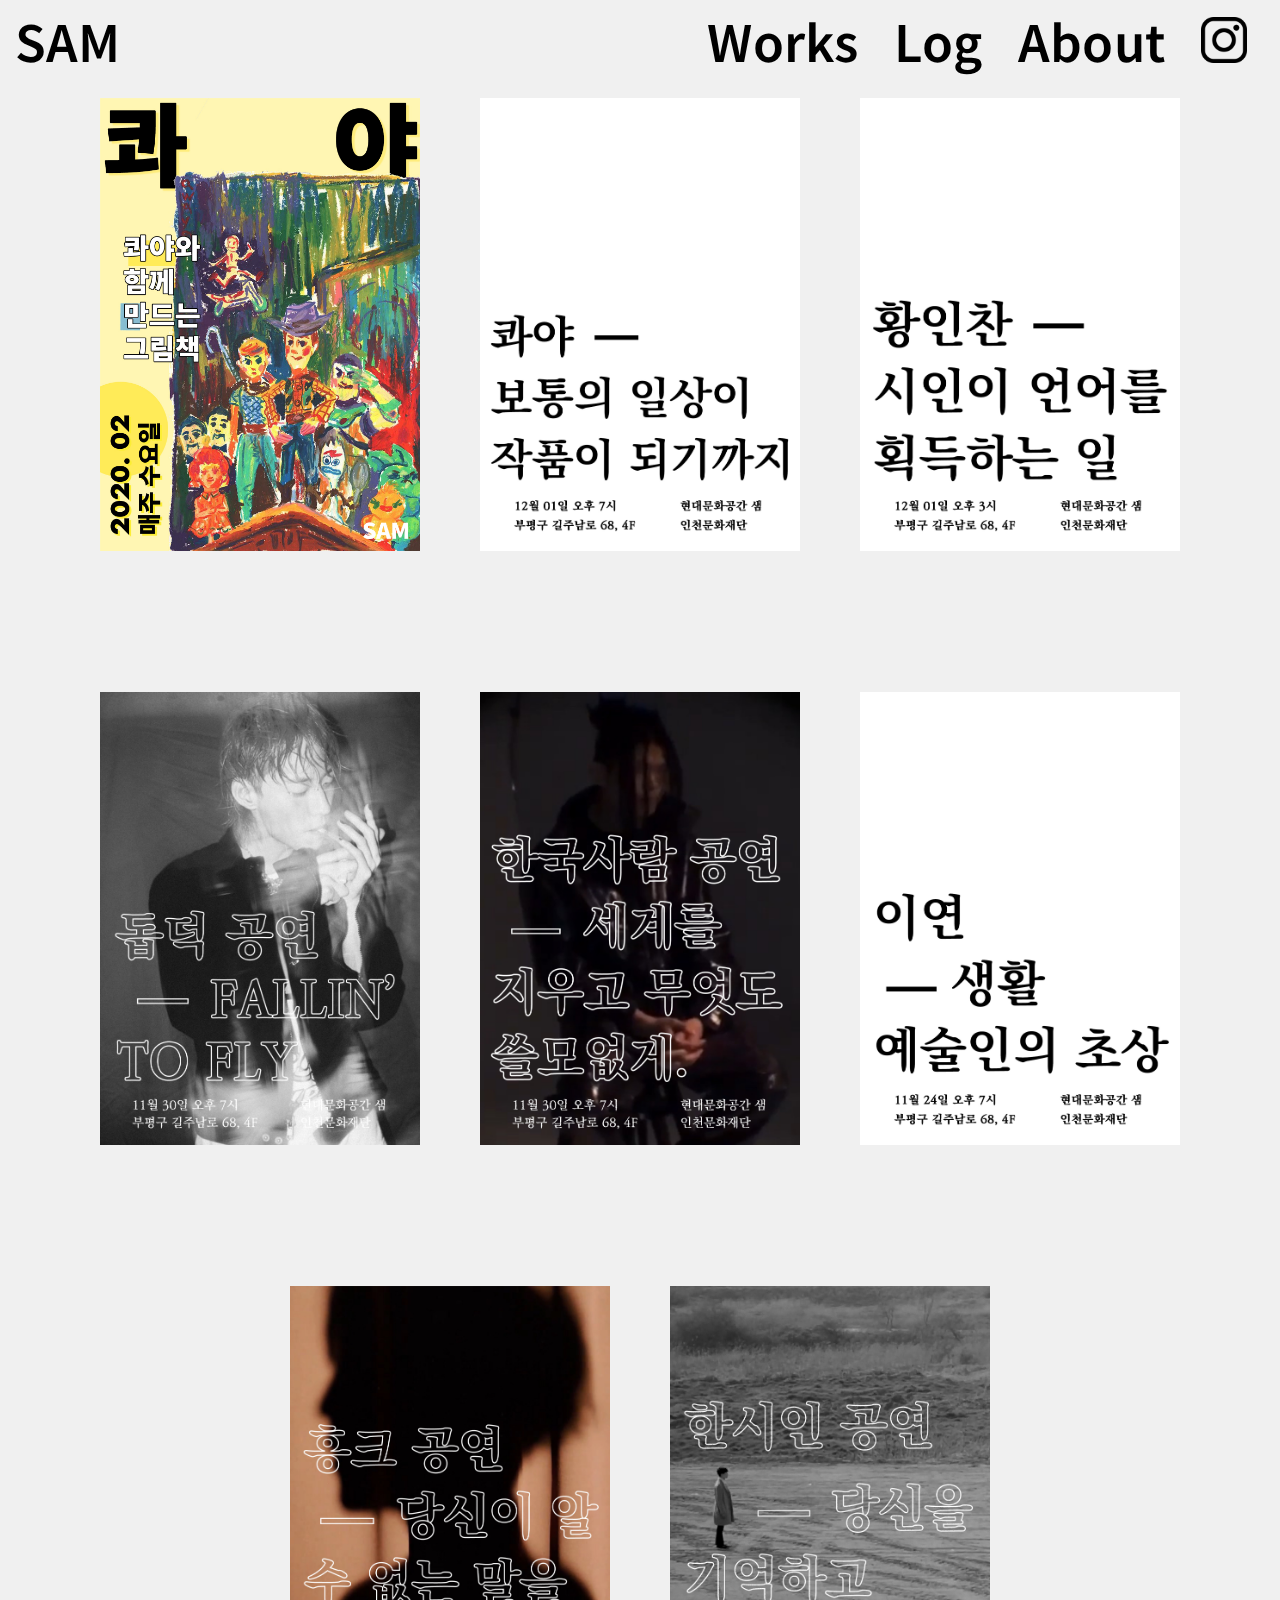
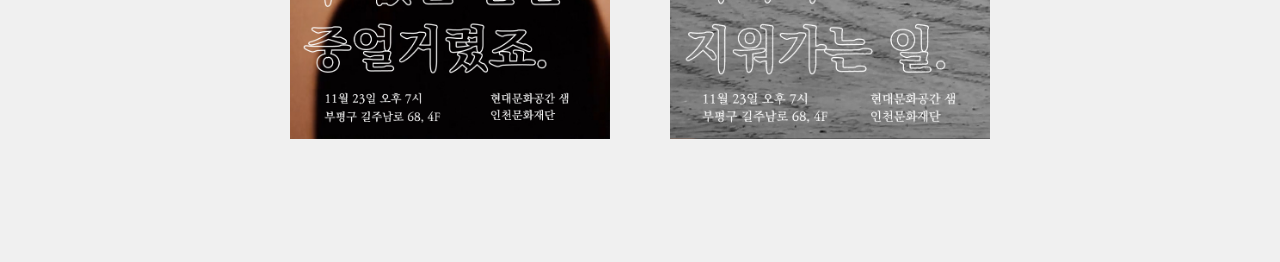
==== index.html @ fe90e4a7 "Update index.html" ====
<html>
    <head>
        <title>현대문화공간 SAM</title>
        <meta property="og:url" content="http://same-context.com/index.html">
        <meta property="og:title" content="현대문화공간 SAM">  
        <meta property="og:type" content="website">
        <meta property="og:image" content="http://same-context.com/posters/6.jpg">
        <meta property="og:description" content="부평과 부천 경계에 위치한 현대문화공간 SAM">

        <link rel="shortcut icon" href="./favicon.ico">
        <link href="https://fonts.googleapis.com/css?family=Noto+Sans+KR&display=swap" rel="stylesheet">
        <link rel="stylesheet" type="text/css" href="./css/nav.css"></style>
        <link rel="stylesheet" type="text/css" href="./css/body.css"></style>
        <style type="text/css">

/*font-family: 'Noto Sans KR', sans-serif;*/
:root{
    --article-padding-top: 2vh;
    --article-height: 45vw;
    --article-font-size: 25px;
    --article-background-color: None;

    --footer-height: 100px;
}

body{
    margin: 0;
    
    color: var(--body-color);
    background-color: var(--body-background-color);

    font-family: var(--font-family);
}

div.empty{
    height: var(--nav-height);
}

article{
    width: 100%;
    height: var(--article-height); /* changed */
    background-color: var(--article-background-color);
    font-size: var(--article-font-size);
}

article.container-info{
    padding-top: var(--article-padding-top); /* changed */
}

article.container-info .info{
    display: flex;
    flex-direction: row-reverse;
    align-items: center;
    justify-content: center;
}

article.container-info .container-info-img{
    margin-left: 30px;
    margin-right: 30px;
}

article.container-info .info-img{
    width: 25vw;
}

article.container-info .img-info{
    position: absolute;
    width: 23vw;
    height: 35.2vw;

    margin-top: -35.2vw;
    padding-top: 0.2vw;
    padding-left: 1vw;
    padding-right: 1vw;

    font-size: 3.5vh;
    font-weight: 600;
}

article a{
    color: black;
    text-decoration: none;
}
/*javascript specified*/
.invisible  { opacity: 0; transition: opacity 1s; }
.visible    { opacity: 1; transition: opacity 1s; }
.imageinvisible {opacity: 0.2; transition: opacity 1s; }
.nodisplay  { display: none; }
        </style>
    </head>
    <body>
        <nav>
            <div class="container-logo">
                <div>
                <a href="./index.html">SAM</a>
                </div>
            </div>
            <div class="container-category">
                <div class="category"><a href="./index.html">Works</a></div>
                <div class="category"><a href="./log.html">Log</a></div>
                <div class="category"><a href="./about.html">About</a></div>
                <div class="category"><a href="https://www.instagram.com/same.context/"><img class="nav-insta" src="./images/insta.png" /></a></div>
            </div>
        </nav>
        <div class="empty"></div>
        <article class="container-info">
            <div class="info">
                </a>
                <a href="items/6.html" class="container-info-img">
                    <img class="info-img" src="./thumbnail/6.jpg" />
                    <div class="img-info invisible">
                        황인찬 강연<br />
                        12월 01일,<br />
                        2019년
                    </div>
                     </a>
                <a href="items/8.html" class="container-info-img">
                    <img class="info-img" src="./thumbnail/8.jpg" />
                    <div class="img-info invisible">
                        콰야 강연<br />
                        12월 01일,<br />
                        2019년
                    </div>
                                    </a>
            <a href="items/9.html" class="container-info-img">
                    <img class="info-img" src="./thumbnail/9.jpg" />
                    <div class="img-info invisible">
                        콰야 모임<br />
                        12월 5일∼26일,<br />
                        2020년
                        </div>
                </a>
            </div>
        </article>
        <article class="container-info">
             <div class="info">
                        </a>
                <a href="items/3.html" class="container-info-img">
                    <img class="info-img" src="./thumbnail/3.jpg" />
                    <div class="img-info invisible">
                        이연 강연<br />
                        11월 24일,<br />
                        2019년
                    </div>
                       </a>
                   <a href="items/4.html" class="container-info-img">
                    <img class="info-img" src="./thumbnail/4.jpg" />
                    <div class="img-info invisible">
                        한국사람 공연<br />
                        11월 30일,<br />
                        2019년
                    </div>
                                       </a>
            <a href="items/5.html" class="container-info-img">
                    <img class="info-img" src="./thumbnail/5.jpg" />
                    <div class="img-info invisible">
                        돕덕 공연<br />
                        11월 30일,<br />
                        2019년
                </a>
            </div>
        </article>
 <article class="container-info">
             <div class="info">
                   </a>
                                 <a href="items/1.html" class="container-info-img">
                    <img class="info-img" src="./thumbnail/1.jpg" />
                    <div class="img-info invisible">
                        한시인 공연,<br />
                        11월 23일,<br />
                        2019년
                    </div>
                  </a>
                    <a href="items/2.html" class="container-info-img">
                    <img class="info-img" src="./thumbnail/2.jpg" />
                    <div class="img-info invisible">
                        홍크 공연<br />
                        11월 23일,<br />
                        2019년
                    </div>
        </article>
        <script type="text/javascript">
// onload function
var container = document.getElementsByClassName('container-info-img');
var image = document.getElementsByClassName('info-img');
var info = document.getElementsByClassName('img-info');

for(let i = 0;i < container.length;i++){
    container[i].addEventListener('mouseenter', () => {
        image[i].classList.add('imageinvisible');
        image[i].classList.remove('visible');
        info[i].classList.add('visible');
        info[i].classList.remove('invisible');
    })
    container[i].addEventListener('mouseout', () => {
        image[i].classList.remove('imageinvisible');
        image[i].classList.add('visible');
        info[i].classList.remove('visible');
        info[i].classList.add('invisible');
    })
}
        </script>
    </body>
</html>
---- css/nav.css ----
:root{
    --nav-logo-color: black;
    --nav-height: 80px;
    --nav-category-horizontal-margin: 18px;
    --nav-horizontal-margin: 15px;
    --nav-font-size: 50px;
    --nav-font-weight: 600;
}

nav{
    display: flow-root;
    position: fixed;

    height: var(--nav-height);
    width: 100%;

    font-size: var(--nav-font-size);
    font-weight: var(--nav-font-weight);
    line-height: var(--nav-height);
    letter-spacing: 0.2px;

    background-color: rgb(240, 240, 240);

    z-index: 10;
}

nav .container-logo{
    height: var(--nav-height);
    width: 200px;

    margin-left: var(--nav-horizontal-margin);

    color: var(--nav-logo-color);

    transition: all 2s;

    font-size: var(--nav-font-size);

    float: left;
}

nav .container-logo:hover{
    color: var(--article-background-color);
    font-size: calc(var(--nav-font-size) + 20px);
    transition: all 1s linear;
}

nav .container-category{
    display: flex;
    flex-direction: row;
    align-items: flex-end;
    justify-content: flex-end;

    margin-right: var(--nav-horizontal-margin);
}

nav .container-category>div{
    margin-left: var(--nav-category-horizontal-margin);
    margin-right: var(--nav-category-horizontal-margin);
}

nav .container-category>div>a{
    transition: all 1s;
}

nav .container-category>div>a:hover{
    color: white;
    transition: all 1s;
}

nav .category{
    height: var(--nav-height);
}

nav a{
    color: black;
    text-decoration: none;
}

nav .nav-insta{
    padding-top: 17px;
    width: 46px;
    height: 46px;
}
---- css/body.css ----
:root{
    --font-family: 'Noto Sans KR', sans-serif;
    --body-background-color: rgb(240, 240, 240);
    --body-color: black;
}

body{
    margin: 0;
    
    color: var(--body-color);
    background-color: var(--body-background-color);

    font-family: var(--font-family);
}
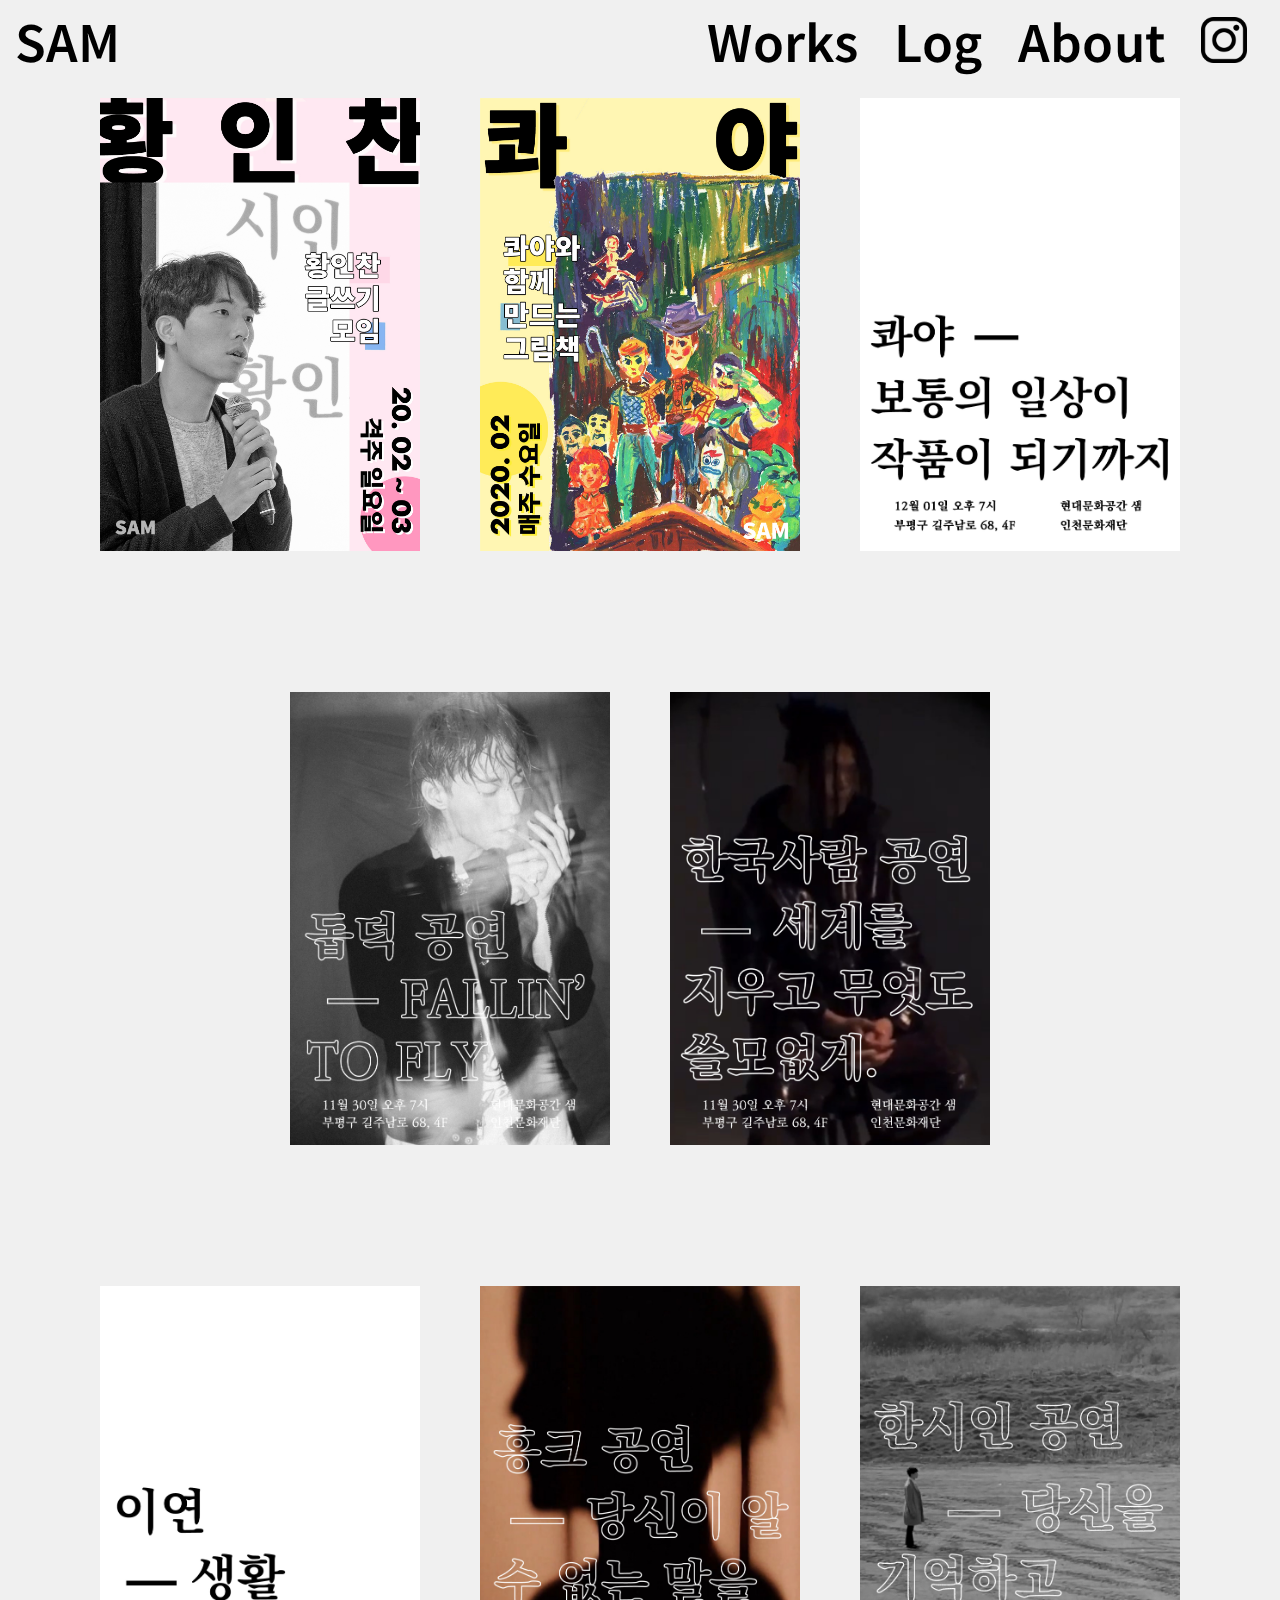
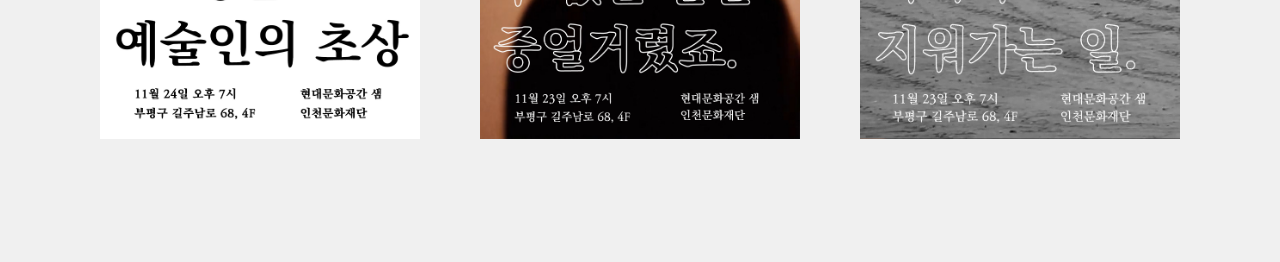
==== commit c261cf47: "Update index.html" ====
--- a/index.html
+++ b/index.html
@@ -106,14 +106,7 @@
         <article class="container-info">
             <div class="info">
                 </a>
-                <a href="items/6.html" class="container-info-img">
-                    <img class="info-img" src="./thumbnail/6.jpg" />
-                    <div class="img-info invisible">
-                        황인찬 강연<br />
-                        12월 01일,<br />
-                        2019년
-                    </div>
-                     </a>
+       
                 <a href="items/8.html" class="container-info-img">
                     <img class="info-img" src="./thumbnail/8.jpg" />
                     <div class="img-info invisible">
@@ -126,22 +119,22 @@
                     <img class="info-img" src="./thumbnail/9.jpg" />
                     <div class="img-info invisible">
                         콰야 모임<br />
-                        12월 5일∼26일,<br />
+                        2월 5일∼26일,<br />
                         2020년
                         </div>
+                       <a href="items/10.html" class="container-info-img">
+                    <img class="info-img" src="./thumbnail/10.jpg" />
+                    <div class="img-info invisible">
+                        황인찬 모임<br />
+                        2월∼3월,<br />
+                        2019년
+                    </div>
+                     </a>
                 </a>
             </div>
         </article>
         <article class="container-info">
              <div class="info">
-                        </a>
-                <a href="items/3.html" class="container-info-img">
-                    <img class="info-img" src="./thumbnail/3.jpg" />
-                    <div class="img-info invisible">
-                        이연 강연<br />
-                        11월 24일,<br />
-                        2019년
-                    </div>
                        </a>
                    <a href="items/4.html" class="container-info-img">
                     <img class="info-img" src="./thumbnail/4.jpg" />
@@ -157,6 +150,14 @@
                         돕덕 공연<br />
                         11월 30일,<br />
                         2019년
+                           </a>
+                <a href="items/6.html" class="container-info-img">
+                    <img class="info-img" src="./thumbnail/6.jpg" />
+                    <div class="img-info invisible">
+                        황인찬 강연<br />
+                        12월 01일,<br />
+                        2019년
+                    </div>
                 </a>
             </div>
         </article>
@@ -176,6 +177,13 @@
                     <div class="img-info invisible">
                         홍크 공연<br />
                         11월 23일,<br />
+                        2019년
+                    </div>
+                            <a href="items/3.html" class="container-info-img">
+                    <img class="info-img" src="./thumbnail/3.jpg" />
+                    <div class="img-info invisible">
+                        이연 강연<br />
+                        11월 24일,<br />
                         2019년
                     </div>
         </article>
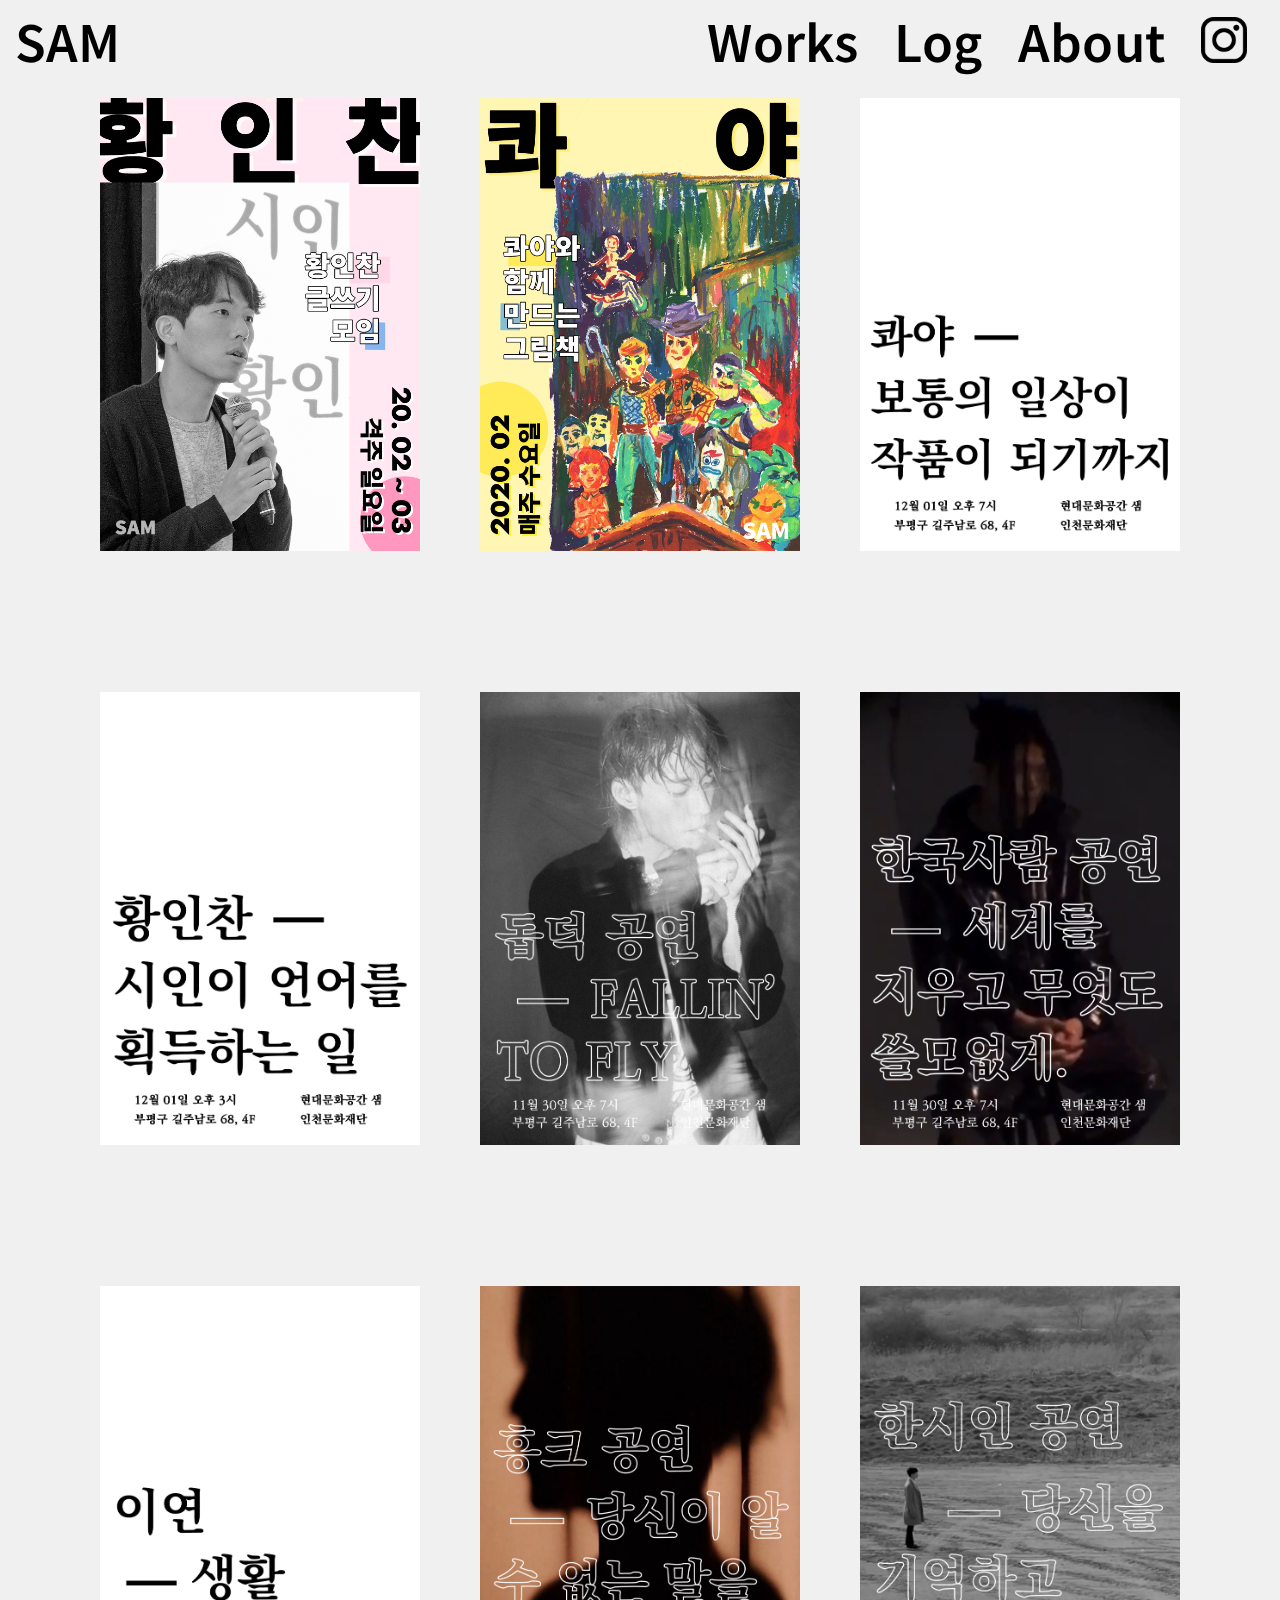
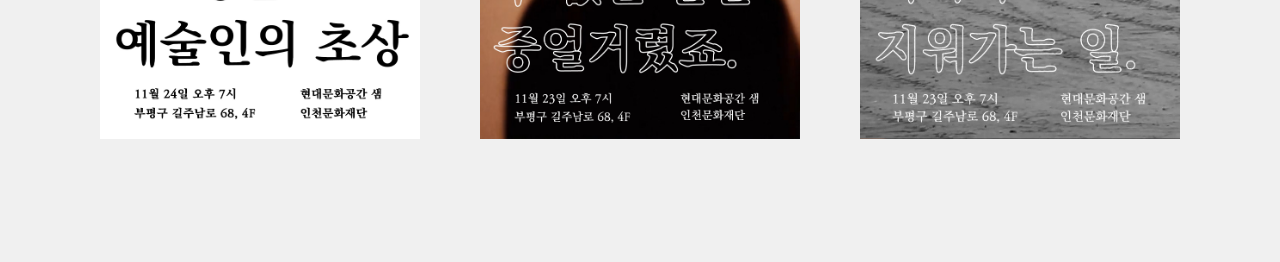
==== commit 16766e29: "Update index.html" ====
--- a/index.html
+++ b/index.html
@@ -122,6 +122,7 @@
                         2월 5일∼26일,<br />
                         2020년
                         </div>
+                </a>
                        <a href="items/10.html" class="container-info-img">
                     <img class="info-img" src="./thumbnail/10.jpg" />
                     <div class="img-info invisible">
@@ -151,6 +152,7 @@
                         11월 30일,<br />
                         2019년
                            </a>
+                </div>
                 <a href="items/6.html" class="container-info-img">
                     <img class="info-img" src="./thumbnail/6.jpg" />
                     <div class="img-info invisible">
